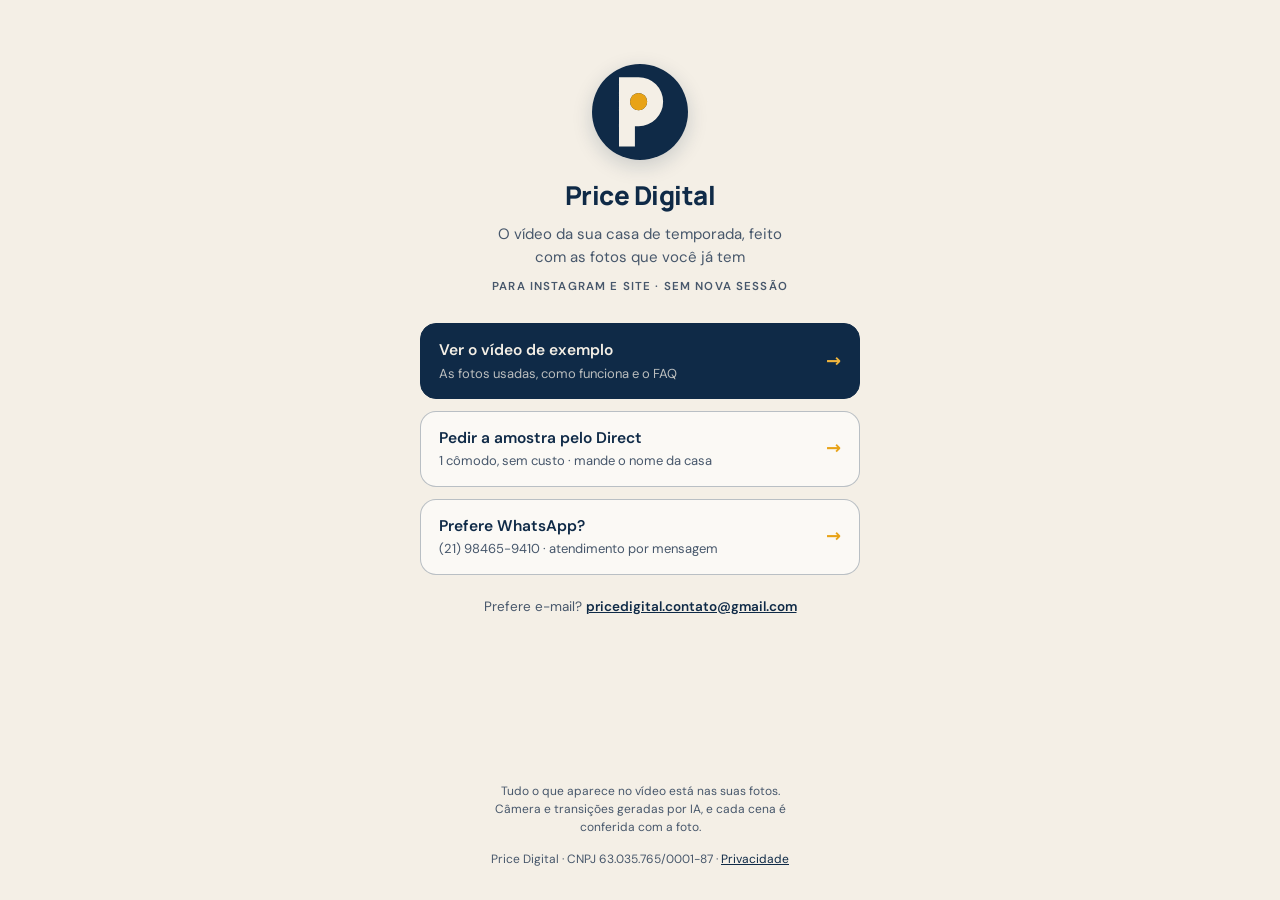
==== links/index.html @ 55e9f7a9 "Cartão da bio do Instagram (links/), WhatsApp e Instagram no contato, política com WhatsApp Co-Autho" ====
<!doctype html>
<html lang="pt-BR">
<head>
<meta charset="utf-8">
<meta name="viewport" content="width=device-width,initial-scale=1,viewport-fit=cover">
<title>Price Digital · Vídeo de casas de temporada</title>
<meta name="description" content="Vídeo da sua casa de temporada feito com as fotos que você já tem. Amostra de 1 cômodo sem custo.">
<meta name="robots" content="noindex">
<meta name="theme-color" content="#0F2A47">
<meta property="og:locale" content="pt_BR"><meta property="og:site_name" content="Price Digital">
<meta property="og:type" content="website"><meta property="og:url" content="https://beprice-dev.github.io/video-imoveis/links/">
<meta property="og:title" content="Price Digital · Vídeo de casas de temporada">
<meta property="og:description" content="Vídeo feito com as fotos que você já tem. Amostra de 1 cômodo sem custo.">
<meta property="og:image" content="https://beprice-dev.github.io/video-imoveis/assets/og-image.jpg">
<meta property="og:image:width" content="1200"><meta property="og:image:height" content="630">
<meta property="og:image:alt" content="Vídeo da casa de temporada feito com as suas fotos, por Price Digital">
<meta name="twitter:card" content="summary_large_image">
<link rel="icon" href="../assets/favicon-32.png" sizes="32x32" type="image/png">
<link rel="icon" href="../assets/favicon.svg" type="image/svg+xml"><link rel="apple-touch-icon" href="../assets/apple-touch-icon.png">
<link rel="preload" href="../assets/manrope.woff2" as="font" type="font/woff2" crossorigin>
<style>
@font-face{font-family:"Manrope";src:url("../assets/manrope.woff2") format("woff2");font-weight:200 800;font-display:swap}
@font-face{font-family:"DM Sans";src:url("../assets/dmsans.woff2") format("woff2");font-weight:100 900;font-display:swap}
*,*::before,*::after{box-sizing:border-box}
:root{--marinho:#0F2A47;--marinho-2:#16375C;--creme:#F4EFE6;--ambar:#E8A317;--ambar-2:#F2B63D;--ardosia:#47576B;--papel:#FBF9F5;--linha:rgba(15,42,71,.28);
--titulo:"Manrope",system-ui,sans-serif;--texto:"DM Sans",system-ui,sans-serif}
html{-webkit-text-size-adjust:100%}
@media (prefers-reduced-motion:reduce){*{transition:none!important}}
body{margin:0;background:var(--creme);color:var(--marinho);font:400 16px/1.5 var(--texto);padding-inline:20px;-webkit-tap-highlight-color:transparent}
.wrap{max-width:440px;margin-inline:auto;padding-block:clamp(28px,8vh,64px) 32px;display:flex;flex-direction:column;align-items:center;text-align:center;gap:6px;min-height:100vh;min-height:100dvh}
.avatar{width:96px;height:96px;border-radius:50%;overflow:hidden;margin-bottom:10px;flex:none;box-shadow:0 6px 20px rgba(15,42,71,.18)}
.avatar img{display:block;width:100%;height:100%}
h1{font-family:var(--titulo);font-weight:800;font-size:26px;margin:0;letter-spacing:-.02em}
.tag{font-size:15px;color:var(--ardosia);margin:2px 0 4px;max-width:30ch}
.badge{font-size:11.5px;letter-spacing:.1em;text-transform:uppercase;color:var(--ardosia);font-weight:600;margin:0 0 22px}
.links{display:flex;flex-direction:column;gap:12px;width:100%}
.lnk{display:flex;align-items:center;justify-content:space-between;gap:12px;text-decoration:none;color:var(--marinho);background:var(--papel);border:1px solid var(--linha);border-radius:16px;padding:15px 18px;font-weight:600;font-size:15.5px;text-align:left;transition:border-color .15s,transform .15s}
.lnk:hover{border-color:var(--marinho);transform:translateY(-1px)}
.lnk small{display:block;font-weight:400;font-size:13px;color:var(--ardosia);margin-top:1px}
.lnk .seta{color:var(--ambar);font-size:18px;flex:none}
.lnk.primary{background:var(--marinho);border-color:var(--marinho);color:var(--creme)}
.lnk.primary small{color:rgba(244,239,230,.75)}
.lnk.primary .seta{color:var(--ambar-2)}
.lnk.primary:hover{background:var(--marinho-2)}
.mail{font-size:13.5px;color:var(--ardosia);margin:16px 0 0}
.mail a{color:var(--marinho);font-weight:600;word-break:break-all}
.spacer{flex:1;min-height:24px}
.foot{font-size:12px;color:var(--ardosia);max-width:40ch;margin:8px 0 0}
.foot a{color:var(--marinho)}
:focus-visible{outline:3px solid var(--marinho);outline-offset:3px;border-radius:10px}
</style>
</head>
<body>
<main class="wrap">
  <div class="avatar"><img src="../assets/favicon.svg" alt="" width="96" height="96"></div>
  <h1>Price Digital</h1>
  <p class="tag">O vídeo da sua casa de temporada, feito com as fotos que você já tem</p>
  <p class="badge">Para Instagram e site · Sem nova sessão</p>

  <nav class="links" aria-label="Links">
    <a class="lnk primary" href="../?utm_source=instagram&amp;utm_medium=bio">
      <span>Ver o vídeo de exemplo<small>As fotos usadas, como funciona e o FAQ</small></span><span class="seta" aria-hidden="true">→</span></a>
    <a class="lnk" href="https://ig.me/m/pricedigital.video">
      <span>Pedir a amostra pelo Direct<small>1 cômodo, sem custo · mande o nome da casa</small></span><span class="seta" aria-hidden="true">→</span></a>
    <a class="lnk" href="https://wa.me/5521984659410?text=Ol%C3%A1%21%20Vim%20pelo%20Instagram%20%40pricedigital.video%20e%20quero%20a%20amostra%20de%201%20c%C3%B4modo%2C%20sem%20custo.%0ANome%20da%20casa%3A%20%0AEmpresa%3A%20" target="_blank" rel="noopener">
      <span>Prefere WhatsApp?<small>(21) 98465-9410 · atendimento por mensagem</small></span><span class="seta" aria-hidden="true">→</span></a>
  </nav>

  <p class="mail">Prefere e-mail? <a href="mailto:pricedigital.contato@gmail.com?subject=Pode%20fazer%20a%20amostra%20%28Instagram%29&amp;body=Ol%C3%A1%21%20Pode%20fazer%20a%20amostra%20de%201%20c%C3%B4modo.%20Nome%20da%20casa%3A%20%0AEmpresa%3A%20%0A">pricedigital.contato@gmail.com</a></p>

  <div class="spacer"></div>
  <p class="foot">Tudo o que aparece no vídeo está nas suas fotos. Câmera e transições geradas por IA, e cada cena é conferida com a foto.</p>
  <p class="foot">Price Digital · CNPJ 63.035.765/0001-87 · <a href="../privacidade.html">Privacidade</a></p>
</main>
</body>
</html>
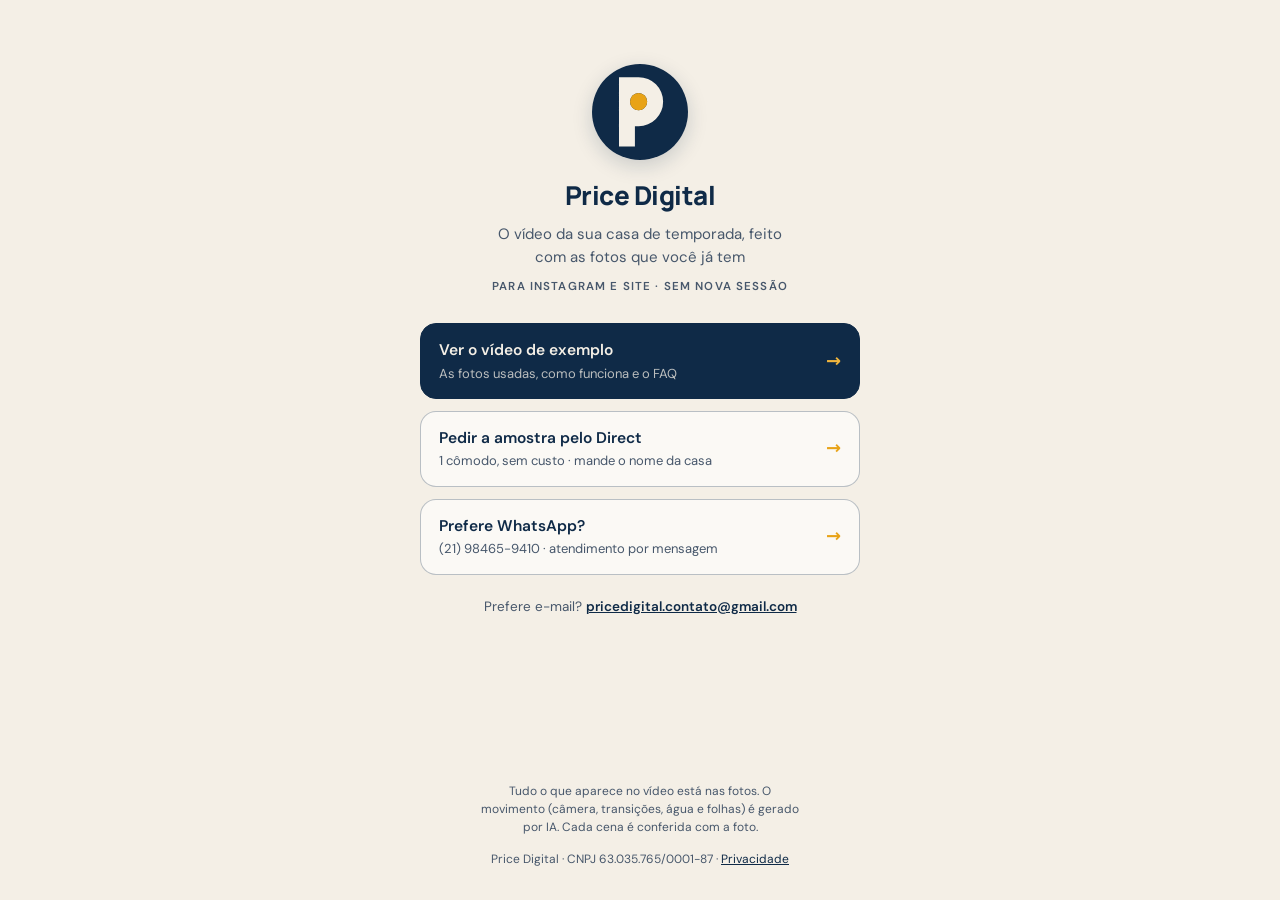
==== commit c5589c53: "Aviso de IA atualizado: o movimento (câmera, transições, água e folhas) é gerado por IA Texto da pág" ====
--- a/links/index.html
+++ b/links/index.html
@@ -69,7 +69,7 @@
   <p class="mail">Prefere e-mail? <a href="mailto:pricedigital.contato@gmail.com?subject=Pode%20fazer%20a%20amostra%20%28Instagram%29&amp;body=Ol%C3%A1%21%20Pode%20fazer%20a%20amostra%20de%201%20c%C3%B4modo.%20Nome%20da%20casa%3A%20%0AEmpresa%3A%20%0A">pricedigital.contato@gmail.com</a></p>
 
   <div class="spacer"></div>
-  <p class="foot">Tudo o que aparece no vídeo está nas suas fotos. Câmera e transições geradas por IA, e cada cena é conferida com a foto.</p>
+  <p class="foot">Tudo o que aparece no vídeo está nas fotos. O movimento (câmera, transições, água e folhas) é gerado por IA. Cada cena é conferida com a foto.</p>
   <p class="foot">Price Digital · CNPJ 63.035.765/0001-87 · <a href="../privacidade.html">Privacidade</a></p>
 </main>
 </body>
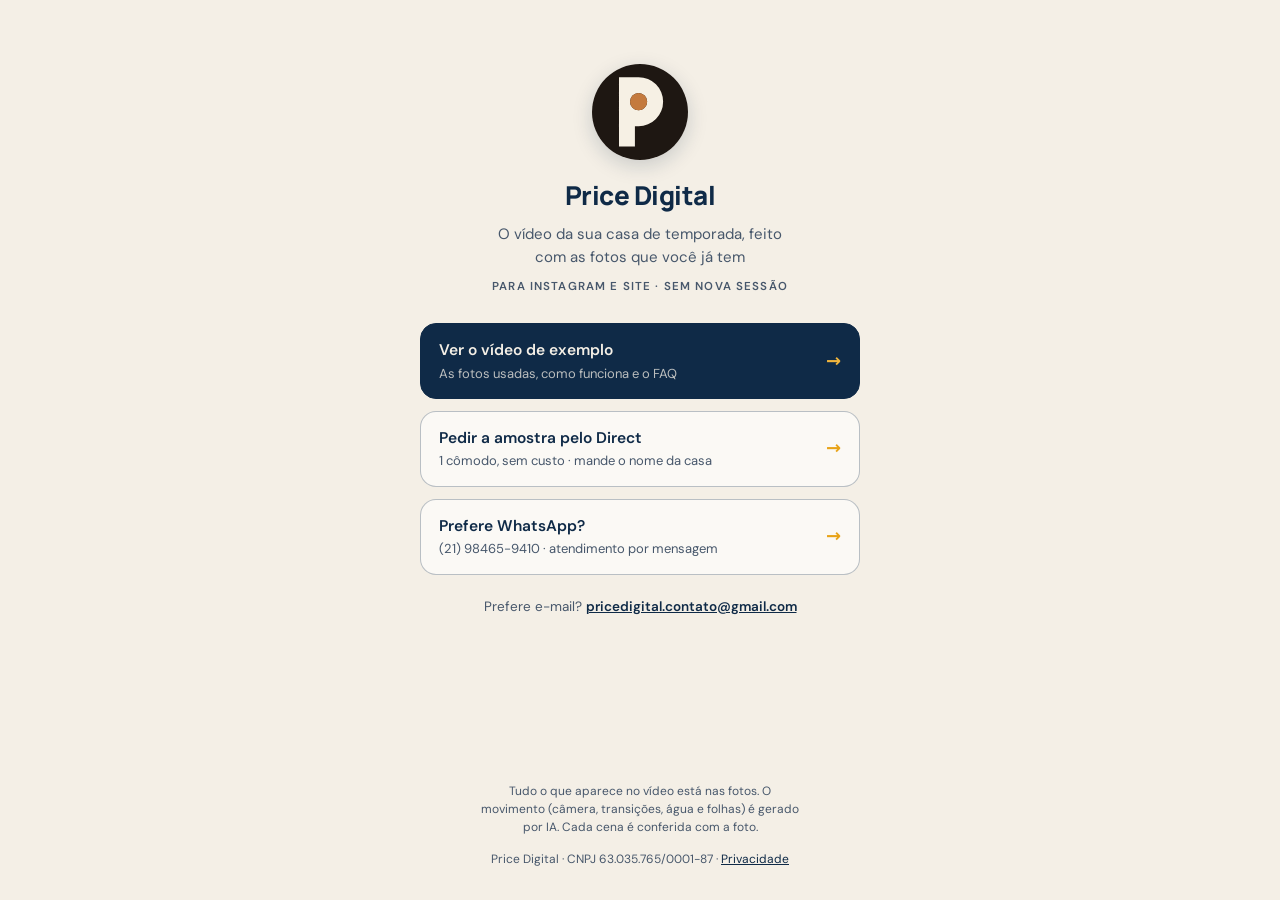
==== commit 8b104072: "Página nova de vídeo de imóveis (v2, cobre) em video.pricedigital.com.br Co-Authored-By: Claude Sonn" ====
--- a/links/index.html
+++ b/links/index.html
@@ -8,10 +8,10 @@
 <meta name="robots" content="noindex">
 <meta name="theme-color" content="#0F2A47">
 <meta property="og:locale" content="pt_BR"><meta property="og:site_name" content="Price Digital">
-<meta property="og:type" content="website"><meta property="og:url" content="https://beprice-dev.github.io/video-imoveis/links/">
+<meta property="og:type" content="website"><meta property="og:url" content="https://video.pricedigital.com.br/links/">
 <meta property="og:title" content="Price Digital · Vídeo de casas de temporada">
 <meta property="og:description" content="Vídeo feito com as fotos que você já tem. Amostra de 1 cômodo sem custo.">
-<meta property="og:image" content="https://beprice-dev.github.io/video-imoveis/assets/og-image.jpg">
+<meta property="og:image" content="https://video.pricedigital.com.br/assets/og-image.jpg">
 <meta property="og:image:width" content="1200"><meta property="og:image:height" content="630">
 <meta property="og:image:alt" content="Vídeo da casa de temporada feito com as suas fotos, por Price Digital">
 <meta name="twitter:card" content="summary_large_image">
